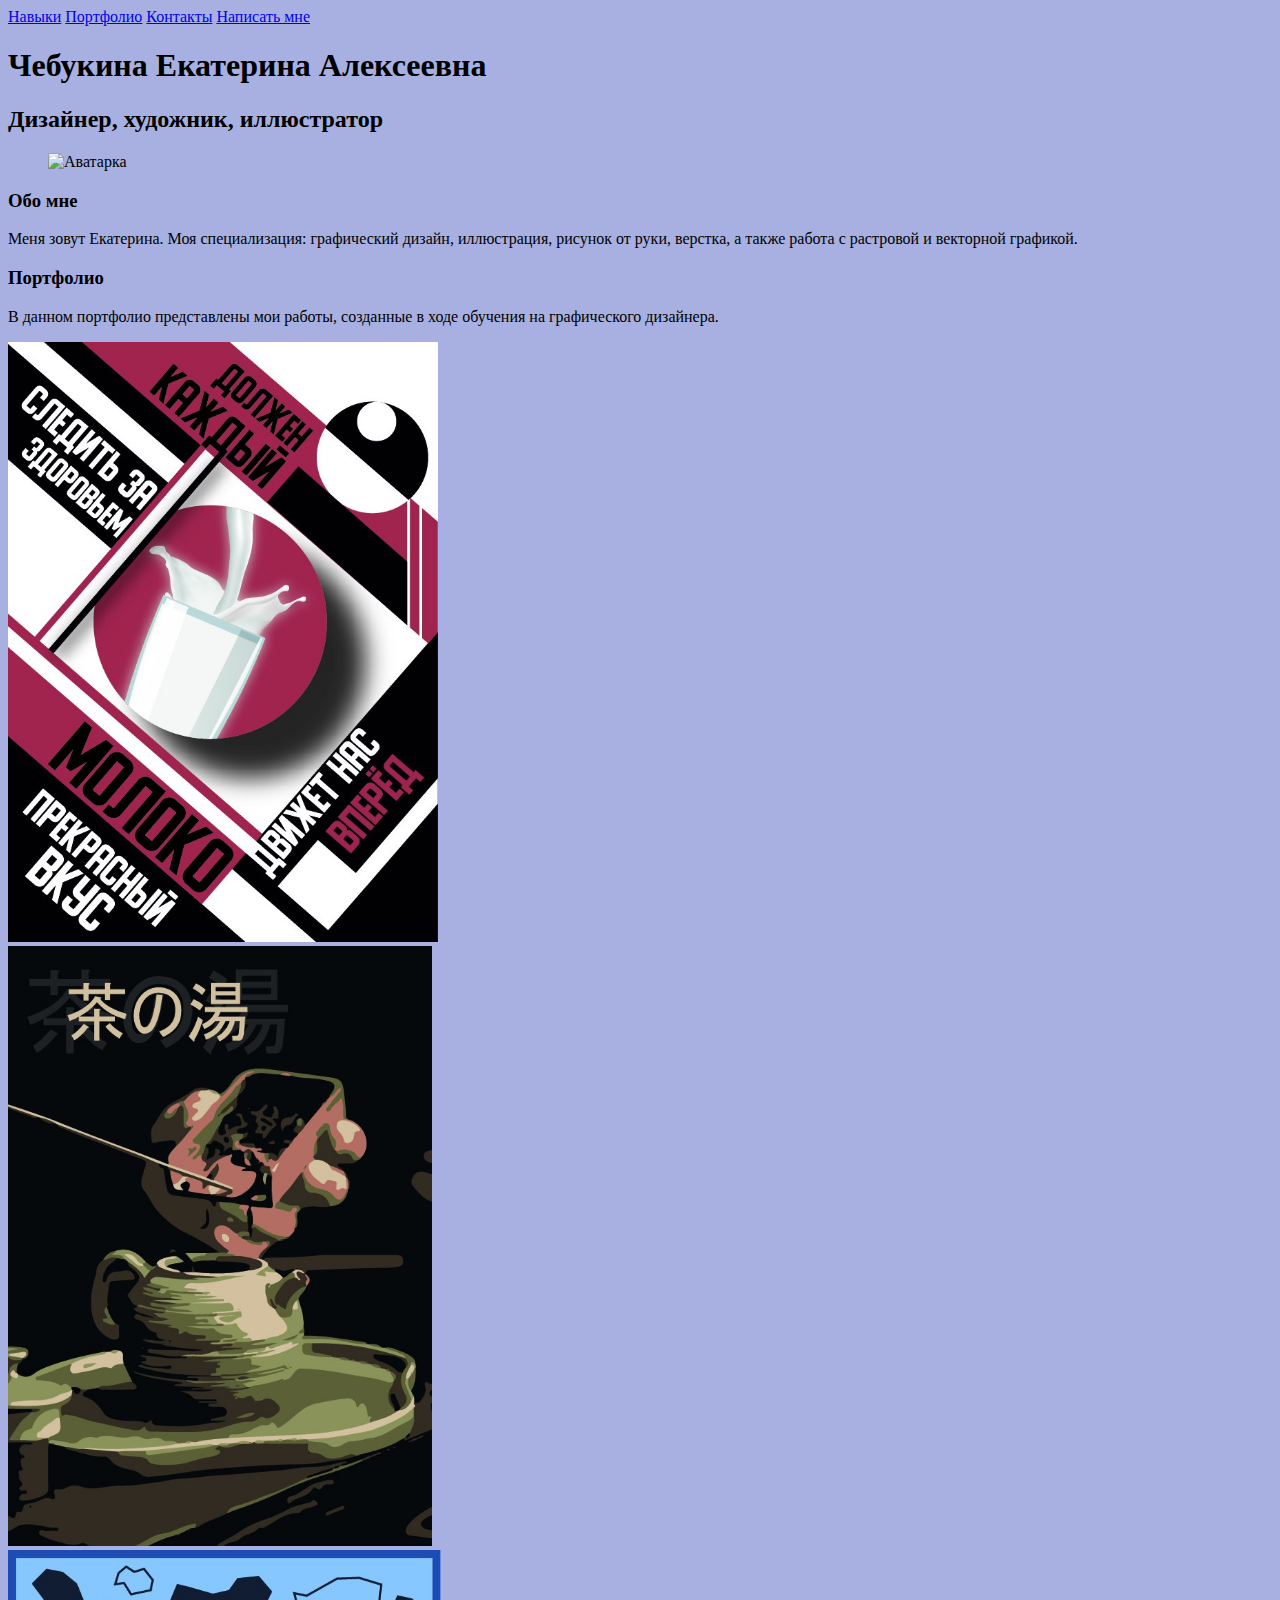
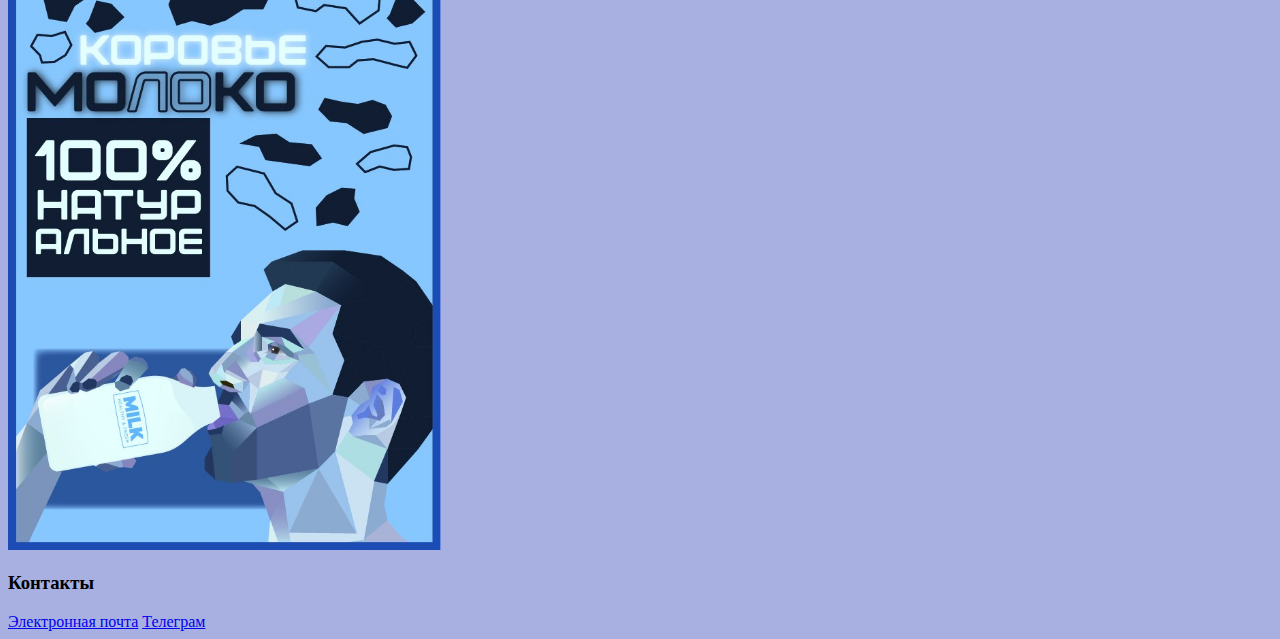
==== index.html @ ebed5ebc "Создание основной страницы HTML, привязка стилей CSS, добавление изображений" ====
<!DOCTYPE html>
<html lang="en">

<head>
    <meta charset="UTF-8">
    <meta name="viewport" content="width=device-width, initial-scale=1.0">
    <title>Document</title>
    <link rel="stylesheet" type="text/css" href="style.css" />
</head>

<body>
    <header class="header">

        <nav class="nav-items">

            <a href="#skills">Навыки</a>

            <a href="#portfolio">Портфолио</a>

            <a href="#web">Контакты</a>

            <a href="#form">Написать мне</a>

        </nav>

        <div class="first">
            <div class="second">
                <h1>Чебукина Екатерина Алексеевна</h1>
                <h2>Дизайнер, художник, иллюстратор</h2>
            </div>

            <figure>
                <img src="" alt="Аватарка" height="">
            </figure>
        </div>

    </header>

    <main>
        <section id="skills">
            <h3>Обо мне</h3>
            <p>Меня зовут Екатерина. Моя специализация: графический дизайн, иллюстрация, рисунок от руки, верстка, а также работа с растровой и векторной графикой.</p>
        </section>
      
        <section id="portfolio">
            <h3>Портфолио</h3>
            <p>В данном портфолио представлены мои работы, созданные в ходе обучения на графического дизайнера.</p>
             <div>
                 <img src="image/1.jpeg" alt="" height="600px">
             </div>

             <div>
                 <img src="image/2.jpeg" alt="" height="600px">
             </div>

             <div>
                 <img src="image/3.jpeg" alt="" height="600px">
             </div>
             
        </section>

        <section id="web">
           <h3>Контакты</h3>
           <a href="#gmail">Электронная почта</a>
           <a href="#telegram">Телеграм</a>
        </section>
    </main>
</body>

</html>
---- style.css ----
body {
    background-color: rgb(167, 176, 224);
}
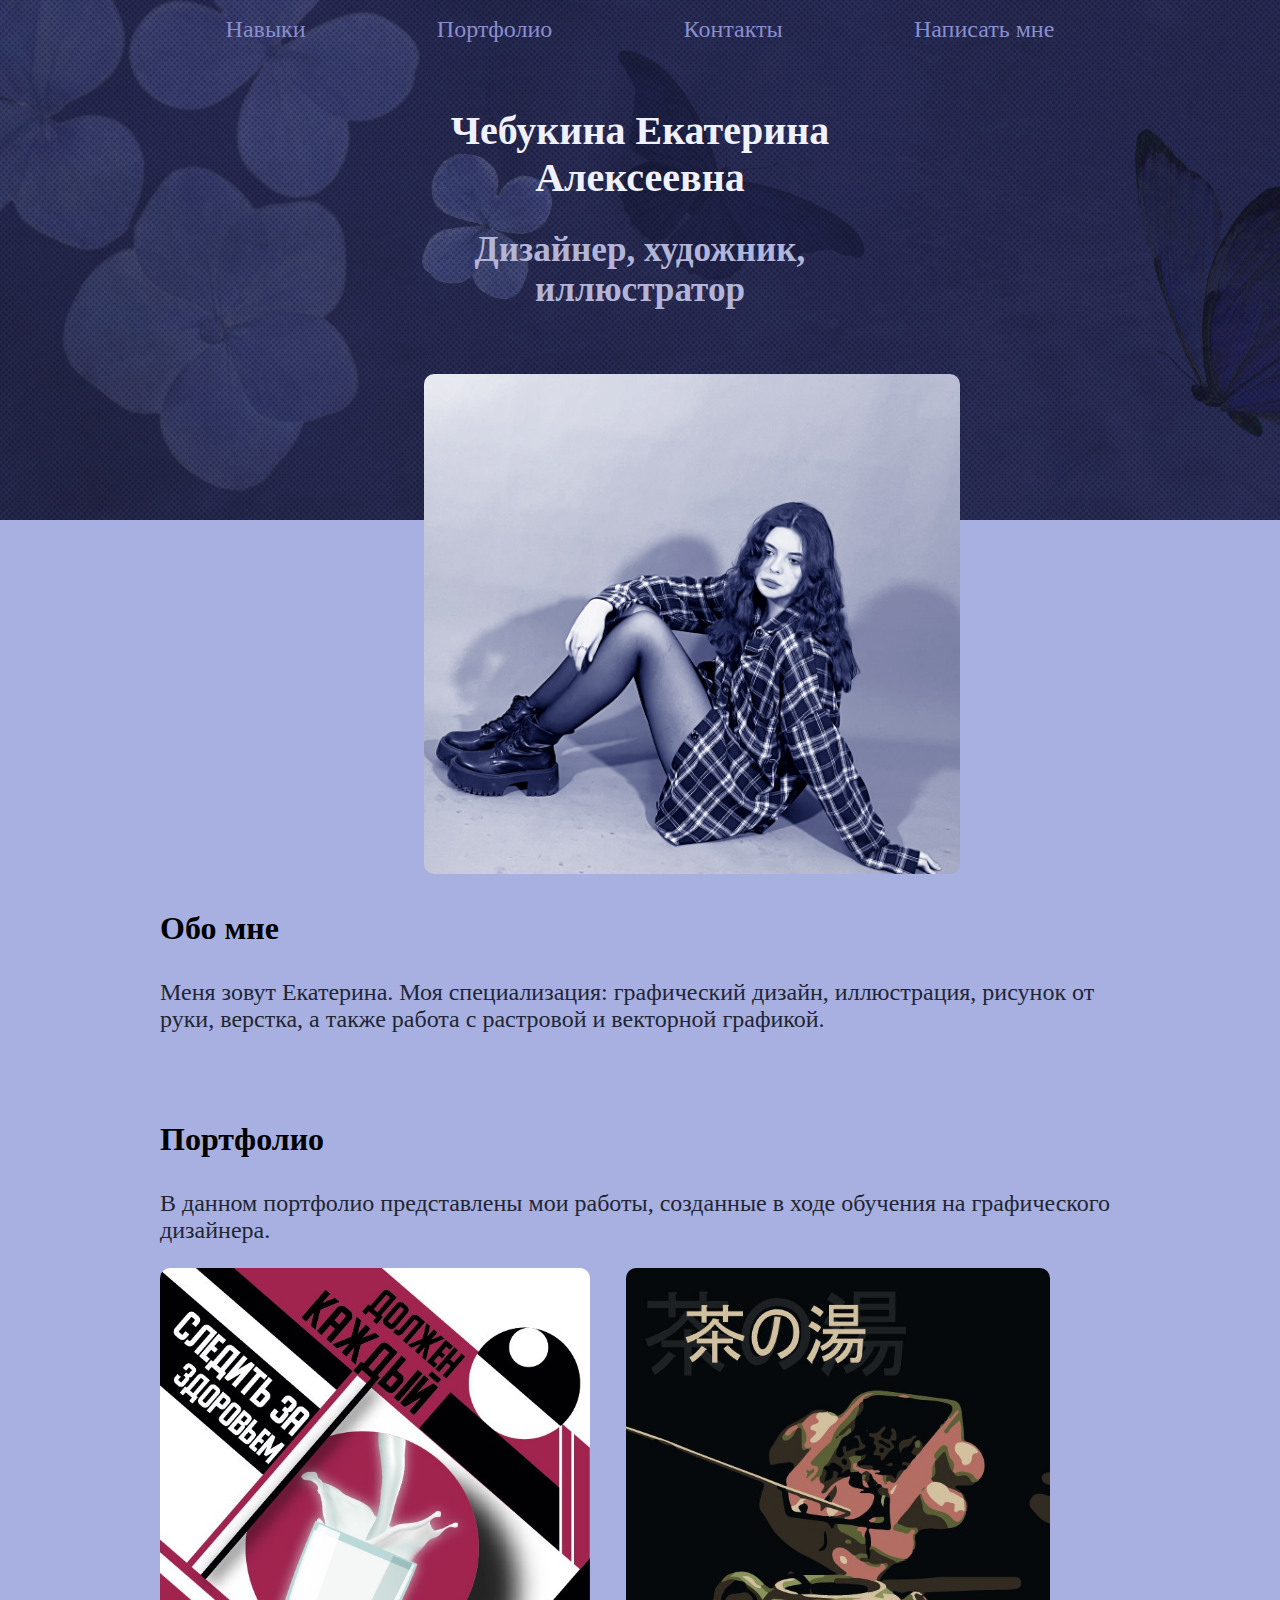
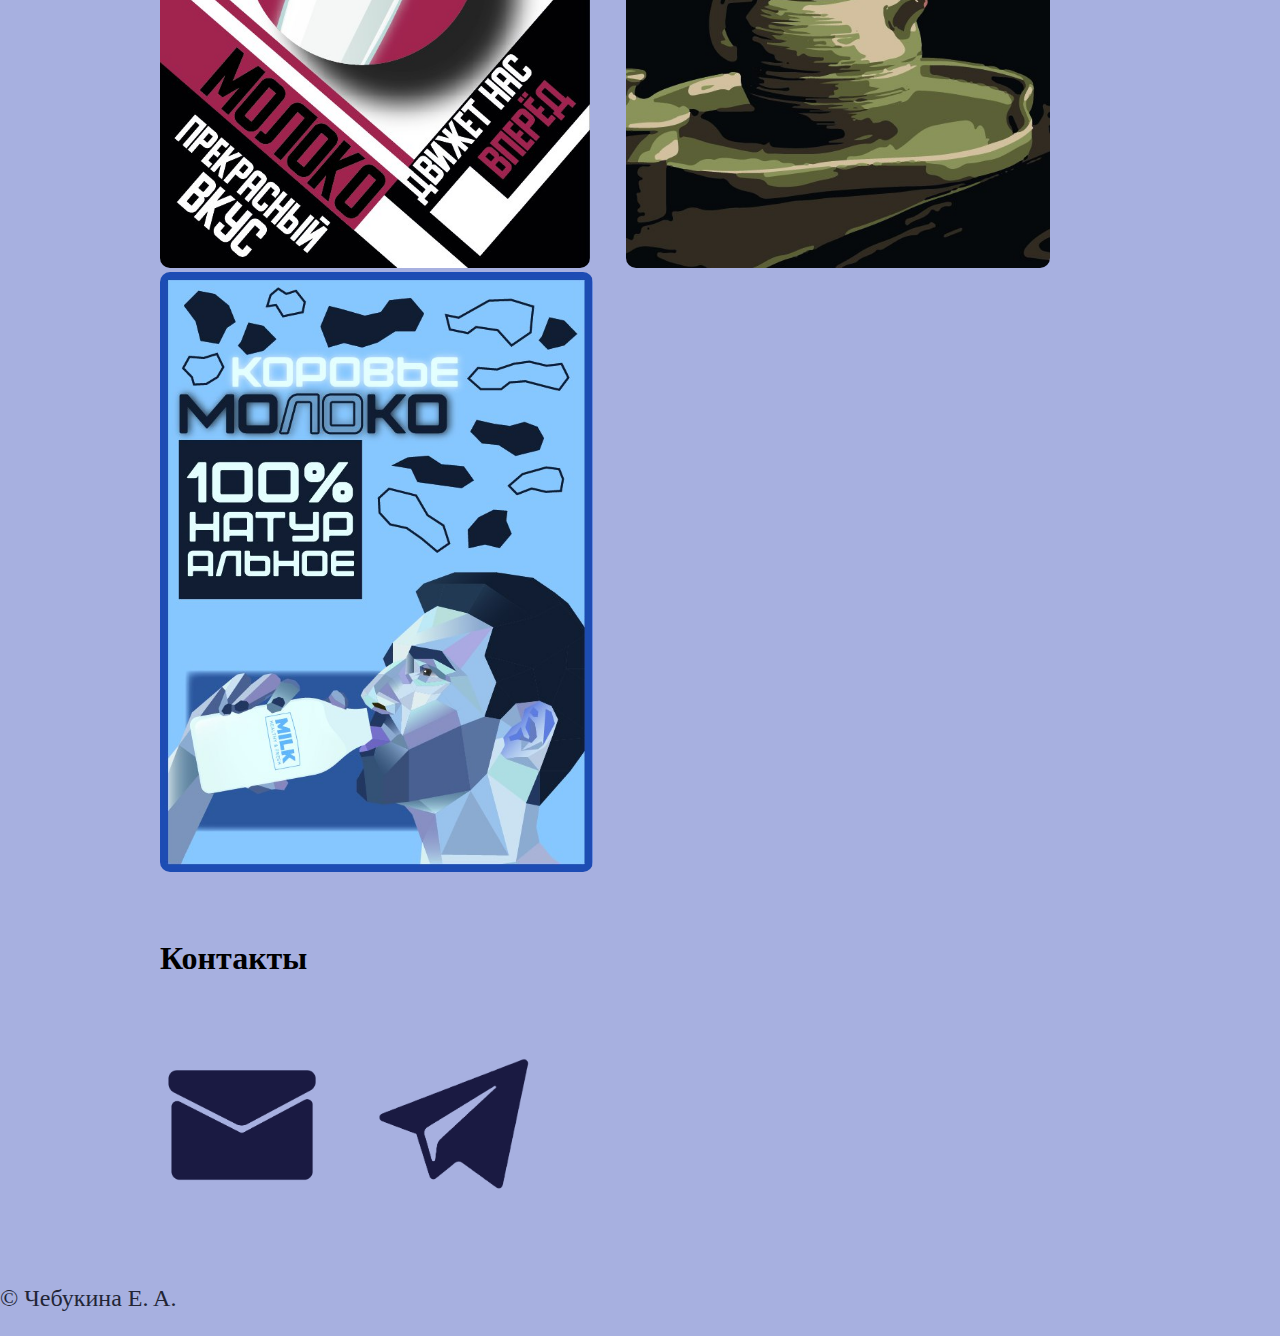
==== commit e338d92b: "Редактирование стилей CSS и HTML основной страницы, добавление изображений, аватара, шапки" ====
--- a/index.html
+++ b/index.html
@@ -23,48 +23,69 @@
 
         </nav>
 
-        <div class="first">
-            <div class="second">
+        <div class="title">
+            <div class="name">
                 <h1>Чебукина Екатерина Алексеевна</h1>
                 <h2>Дизайнер, художник, иллюстратор</h2>
             </div>
-
+    
             <figure>
-                <img src="" alt="Аватарка" height="">
+                <img src="image/аватарка.png" alt="Аватарка" height="500px">
             </figure>
         </div>
 
-    </header>
+  </header>
 
     <main>
-        <section id="skills">
-            <h3>Обо мне</h3>
-            <p>Меня зовут Екатерина. Моя специализация: графический дизайн, иллюстрация, рисунок от руки, верстка, а также работа с растровой и векторной графикой.</p>
+        <section id="aboutme">
+
+            <div class="container">
+                <h3>Обо мне</h3>
+                <p>Меня зовут Екатерина. Моя специализация: графический дизайн, иллюстрация, рисунок от руки, верстка, а
+                    также работа с растровой и векторной графикой.</p>
+            </div>
+
         </section>
-      
+
         <section id="portfolio">
-            <h3>Портфолио</h3>
-            <p>В данном портфолио представлены мои работы, созданные в ходе обучения на графического дизайнера.</p>
-             <div>
-                 <img src="image/1.jpeg" alt="" height="600px">
-             </div>
 
-             <div>
-                 <img src="image/2.jpeg" alt="" height="600px">
-             </div>
+            <div class="container">
+                <h3>Портфолио</h3>
+                <p>В данном портфолио представлены мои работы, созданные в ходе обучения на графического дизайнера.</p>
+                <div class="image">
+                    <img src="image/1.jpeg" alt="" height="600px">
+                </div>
 
-             <div>
-                 <img src="image/3.jpeg" alt="" height="600px">
-             </div>
-             
+                <div class="image">
+                    <img src="image/2.jpeg" alt="" height="600px">
+                </div>
+
+                <div class="img">
+                    <img src="image/3.jpeg" alt="" height="600px">
+                </div>
+            </div>
+
         </section>
 
         <section id="web">
-           <h3>Контакты</h3>
-           <a href="#gmail">Электронная почта</a>
-           <a href="#telegram">Телеграм</a>
+
+            <div class="container">
+                <h3>Контакты</h3>
+                <div class="content">
+                    <p><a href="#gmail"><img src="image/почта-01.png" alt="Электронная почта" height="150px"></a>
+                </div>
+
+                <div class="content">
+                    <p><a href="#telegram"><img src="image/телеграм-01.png" alt="Телеграм" height="150px"></a>    
+                </div>
+            </div>
+
         </section>
     </main>
+
+    <footer>
+        <p>&copy; Чебукина E. A. </p>
+    </footer>
 </body>
 
 </html>--- a/style.css
+++ b/style.css
@@ -1,3 +1,90 @@
 body {
     background-color: rgb(167, 176, 224);
+    margin: 0;
+}
+
+header {
+    background: #00b0d800 url(image/шапка.png) no-repeat;
+    position: static;
+}
+
+h1 {
+    font-size: 250%;
+    color:rgb(240, 241, 255);
+}
+
+h2 {
+    font-size: 220%;
+    color:rgb(178, 180, 216);
+}
+
+h3 {
+    font-size: 200%;
+}
+
+p {
+    font-size: 150%;
+    color: rgb(34, 37, 53);
+}
+
+.nav-items {
+    display: flex;
+    justify-content: space-around;
+    margin: 0 10rem 1rem 10rem;
+    padding-top: 1rem;
+}
+
+nav a {
+    color: rgb(138, 142, 206);
+    font-size: 150%;
+    text-decoration: none;
+}
+
+nav a:visited {
+    color: rgb(138, 142, 206);
+    font-size: 150%;
+    text-decoration: none;
+}s
+
+.content {
+    font-size: 150%;
+    text-decoration: none;
+}
+
+img {
+    border-radius: 10px;
+}
+
+.img {
+    display: inline;
+}
+
+.image {
+    display: inline;
+    margin-right: 2rem;
+}
+
+.container {
+    max-width: 75%;
+    margin: 0 auto;
+    padding-bottom: 2rem;
+}
+
+.title {
+    align-items: center;
+    margin: 2rem 30% 2rem 30%;
+    text-align: center;
+}
+
+.name {
+    margin-top: 4rem;
+}
+
+.content {
+    display: inline-block;
+    margin: 1rem 3rem 0 0;
+}
+
+figure {
+    margin-top: 4rem;
 }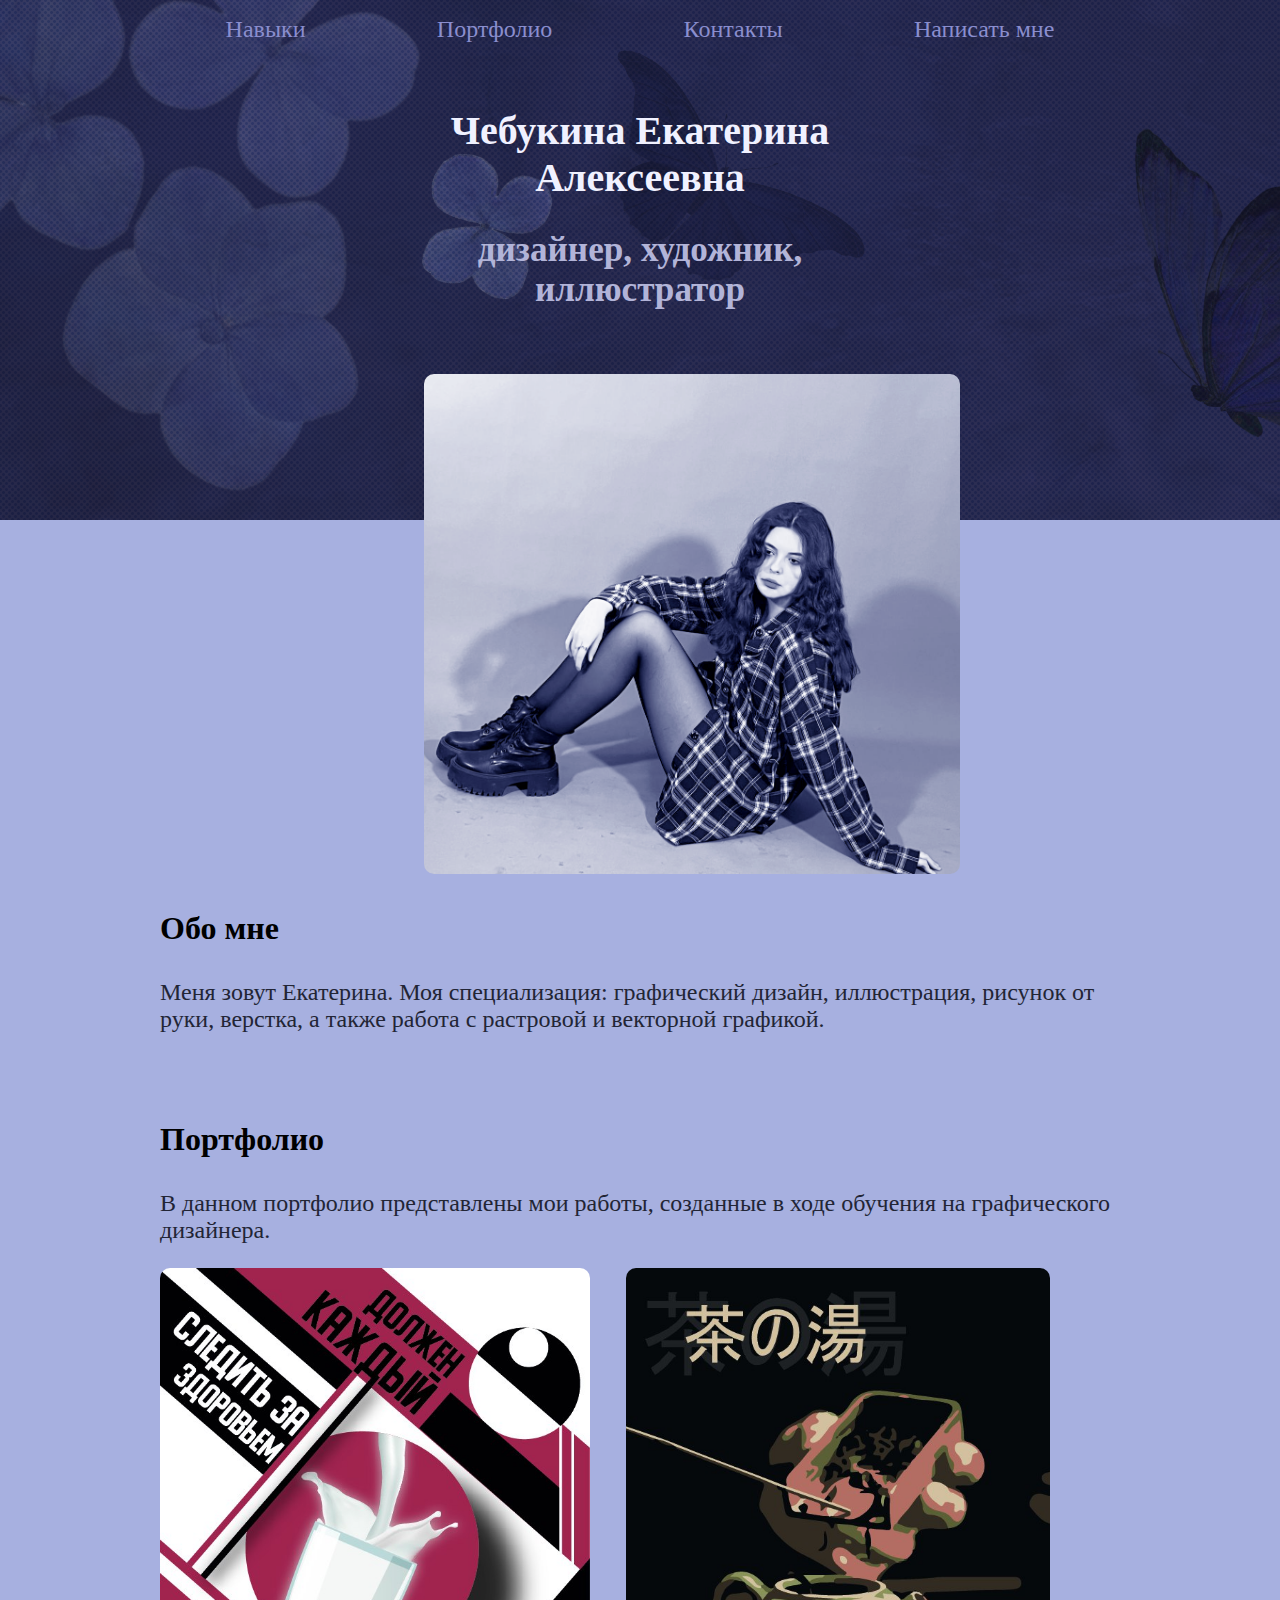
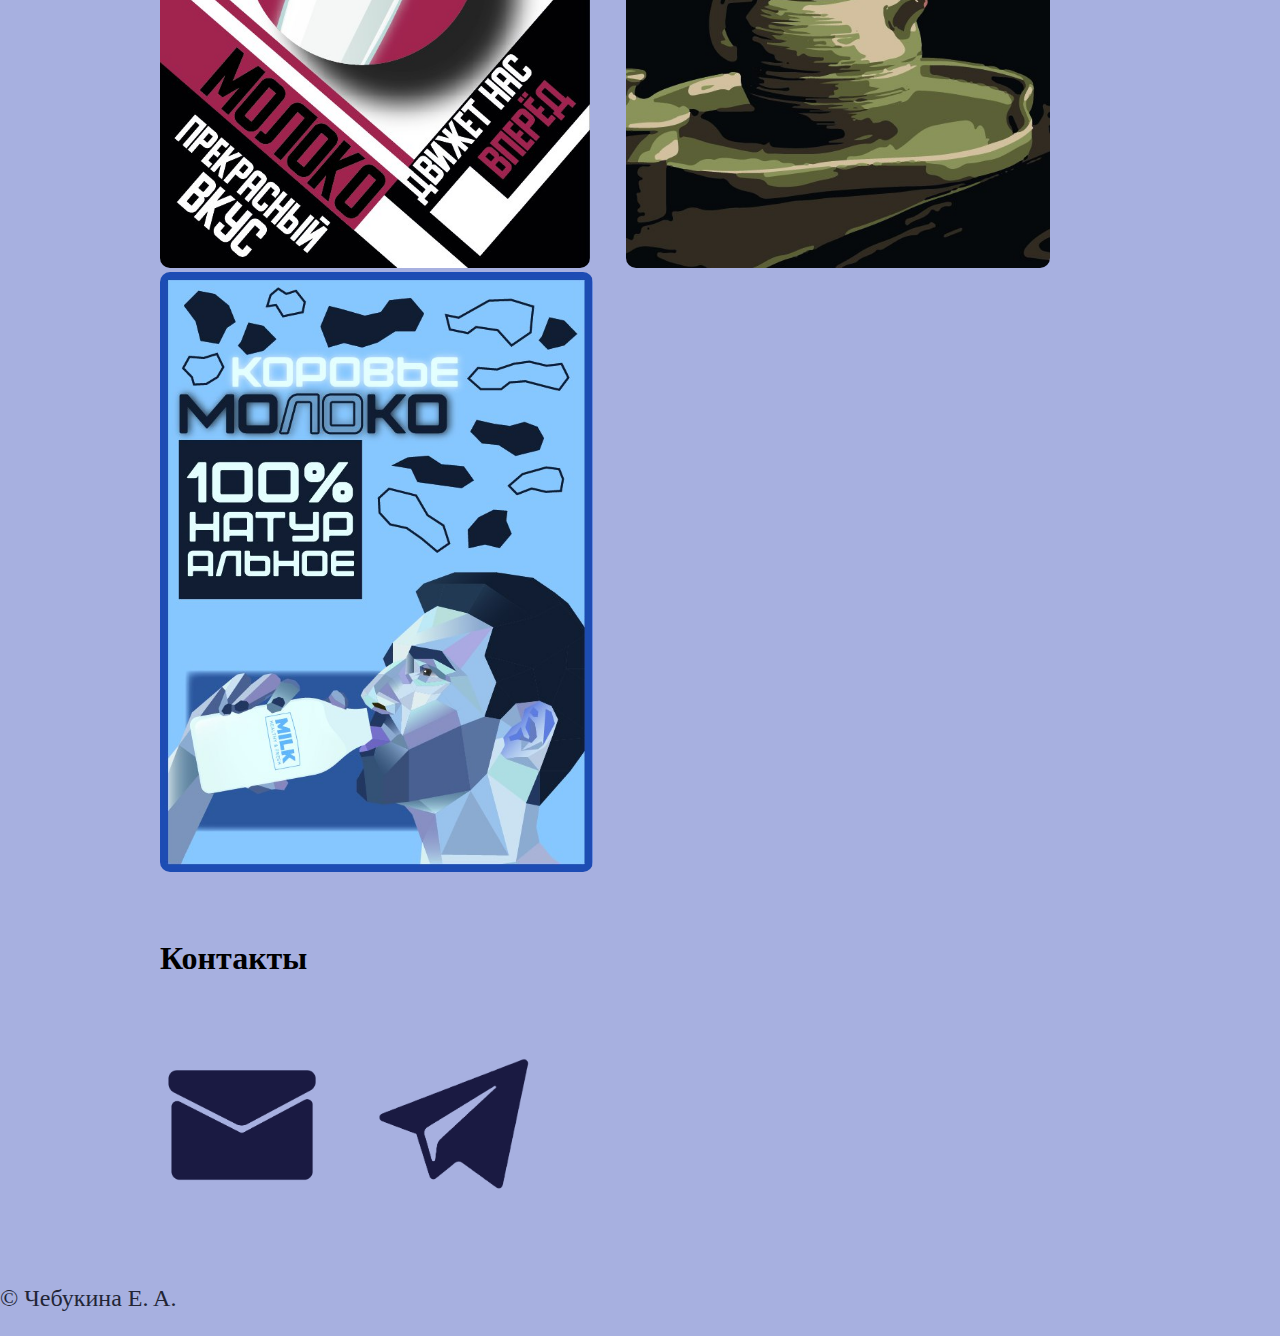
==== commit e6043786: "Создание отдельных страниц с навыками и формой обратной связи, CSS кодов для таблицы." ====
--- a/index.html
+++ b/index.html
@@ -4,8 +4,11 @@
 <head>
     <meta charset="UTF-8">
     <meta name="viewport" content="width=device-width, initial-scale=1.0">
-    <title>Document</title>
+    <title>Чебукина</title>
     <link rel="stylesheet" type="text/css" href="style.css" />
+    <link rel="preconnect" href="https://fonts.googleapis.com">
+    <link rel="preconnect" href="https://fonts.gstatic.com" crossorigin>
+    <link href="https://fonts.googleapis.com/css2?family=Cormorant+Unicase:wght@300;400;500;600;700&family=Raleway:ital,wght@0,100..900;1,100..900&display=swap" rel="stylesheet">
 </head>
 
 <body>
@@ -13,20 +16,20 @@
 
         <nav class="nav-items">
 
-            <a href="#skills">Навыки</a>
+            <a href="skills.html">Навыки</a>
 
             <a href="#portfolio">Портфолио</a>
 
             <a href="#web">Контакты</a>
 
-            <a href="#form">Написать мне</a>
+            <a href="form.html">Написать мне</a>
 
         </nav>
 
         <div class="title">
             <div class="name">
                 <h1>Чебукина Екатерина Алексеевна</h1>
-                <h2>Дизайнер, художник, иллюстратор</h2>
+                <h2>дизайнер, художник, иллюстратор</h2>
             </div>
     
             <figure>
